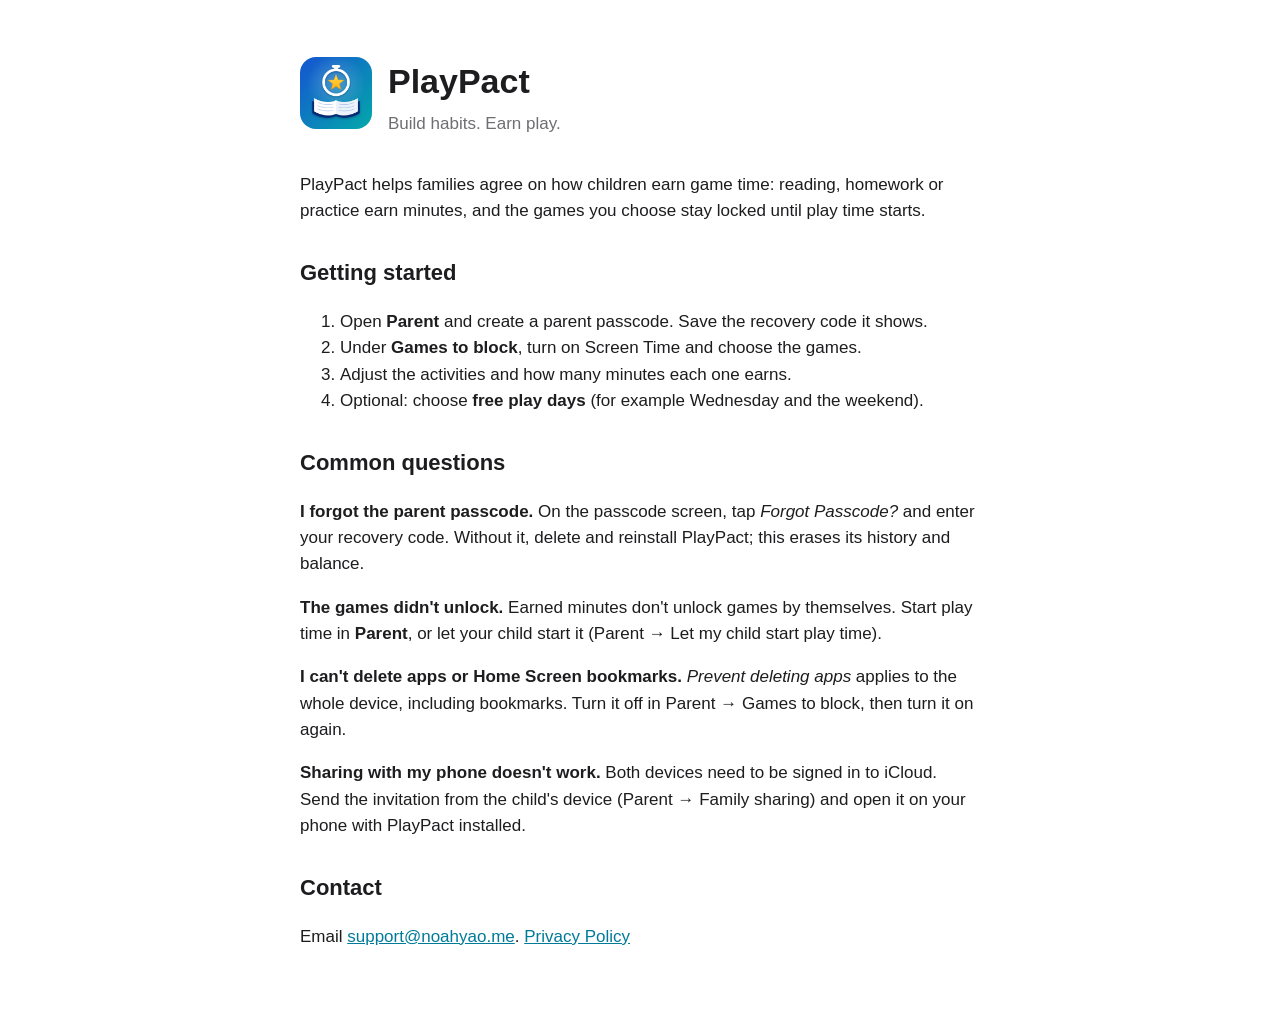
==== index.html @ 1faf7399 "PlayPact support and privacy pages" ====
<!doctype html>
<html lang="en"><head><meta charset="utf-8"><meta name="viewport" content="width=device-width, initial-scale=1">
<title>PlayPact – Help & Support</title><link rel="stylesheet" href="style.css"></head>
<body>
<header><img src="icon.png" alt=""><div><h1>PlayPact</h1><p class="tagline">Build habits. Earn play.</p></div></header>

<p>PlayPact helps families agree on how children earn game time: reading, homework or practice earn minutes, and the games you choose stay locked until play time starts.</p>

<h2>Getting started</h2>
<ol>
<li>Open <b>Parent</b> and create a parent passcode. Save the recovery code it shows.</li>
<li>Under <b>Games to block</b>, turn on Screen Time and choose the games.</li>
<li>Adjust the activities and how many minutes each one earns.</li>
<li>Optional: choose <b>free play days</b> (for example Wednesday and the weekend).</li>
</ol>

<h2>Common questions</h2>
<p><b>I forgot the parent passcode.</b> On the passcode screen, tap <i>Forgot Passcode?</i> and enter your recovery code. Without it, delete and reinstall PlayPact; this erases its history and balance.</p>
<p><b>The games didn't unlock.</b> Earned minutes don't unlock games by themselves. Start play time in <b>Parent</b>, or let your child start it (Parent → Let my child start play time).</p>
<p><b>I can't delete apps or Home Screen bookmarks.</b> <i>Prevent deleting apps</i> applies to the whole device, including bookmarks. Turn it off in Parent → Games to block, then turn it on again.</p>
<p><b>Sharing with my phone doesn't work.</b> Both devices need to be signed in to iCloud. Send the invitation from the child's device (Parent → Family sharing) and open it on your phone with PlayPact installed.</p>

<h2>Contact</h2>
<p>Email <a href="mailto:support@noahyao.me">support@noahyao.me</a>. <a href="privacy.html">Privacy Policy</a></p>
</body></html>
---- style.css ----
body { font: 17px/1.55 -apple-system, BlinkMacSystemFont, "Helvetica Neue", sans-serif; max-width: 680px; margin: 0 auto; padding: 32px 20px 64px; color: #1d1d1f; }
h1 { font-size: 34px; margin-bottom: 4px; } h2 { font-size: 22px; margin-top: 32px; }
.tagline { color: #6e6e73; margin-top: 0; } a { color: #007a99; }
header { display: flex; align-items: center; gap: 16px; } header img { width: 72px; height: 72px; border-radius: 16px; }
@media (prefers-color-scheme: dark) { body { background: #000; color: #f5f5f7; } .tagline { color: #a1a1a6; } a { color: #33bfcc; } }
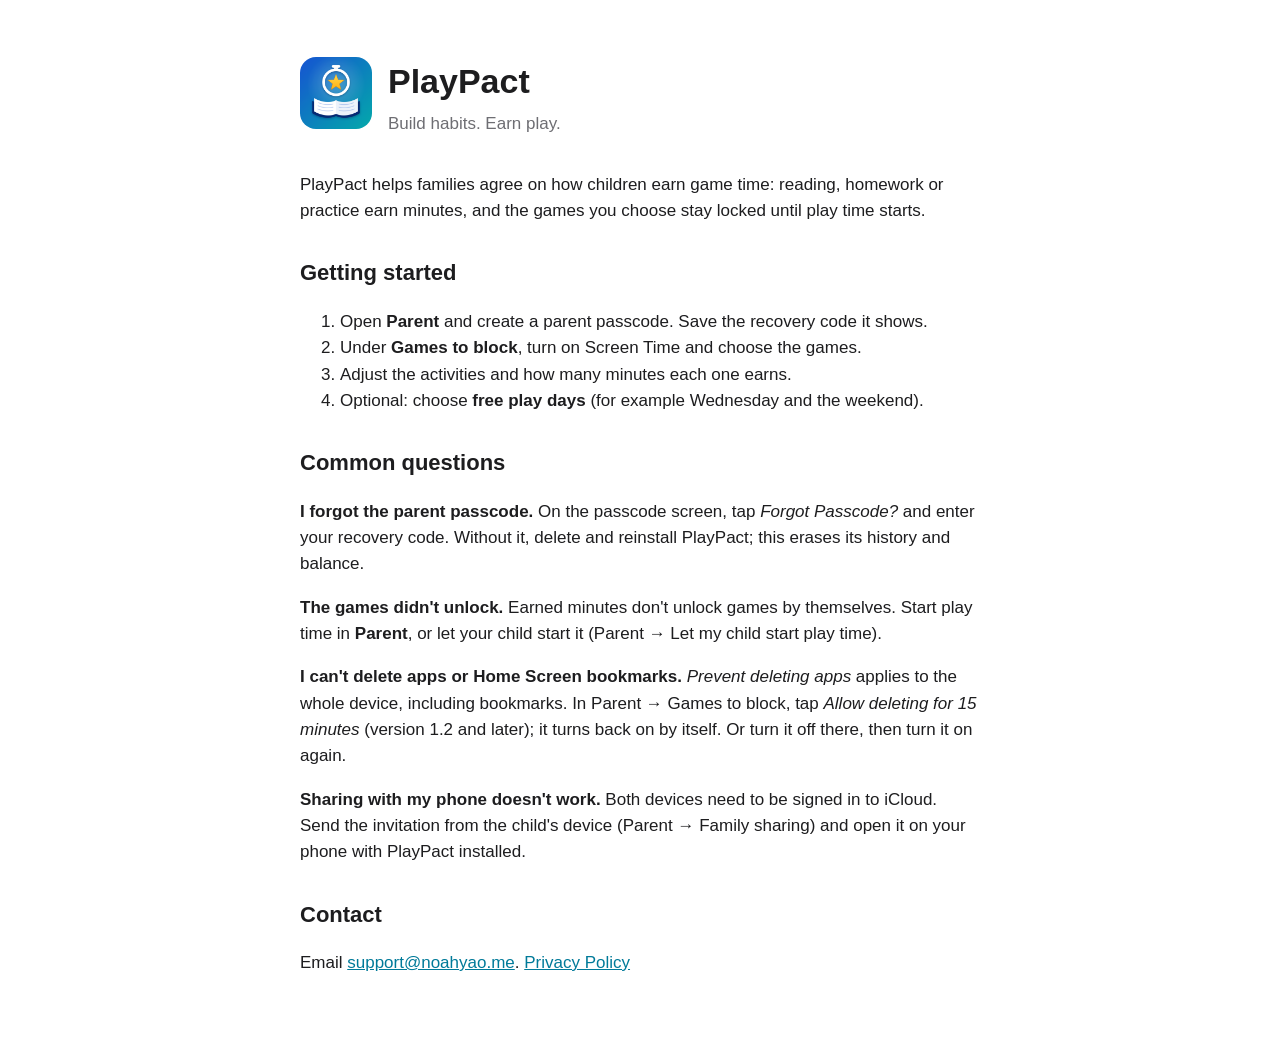
==== commit ad0c3df3: "Support: allow deleting apps for 15 minutes Co-Authored-By: Claude Opus 5.5 <noreply@anthropic.com> " ====
--- a/index.html
+++ b/index.html
@@ -17,7 +17,7 @@
 <h2>Common questions</h2>
 <p><b>I forgot the parent passcode.</b> On the passcode screen, tap <i>Forgot Passcode?</i> and enter your recovery code. Without it, delete and reinstall PlayPact; this erases its history and balance.</p>
 <p><b>The games didn't unlock.</b> Earned minutes don't unlock games by themselves. Start play time in <b>Parent</b>, or let your child start it (Parent → Let my child start play time).</p>
-<p><b>I can't delete apps or Home Screen bookmarks.</b> <i>Prevent deleting apps</i> applies to the whole device, including bookmarks. Turn it off in Parent → Games to block, then turn it on again.</p>
+<p><b>I can't delete apps or Home Screen bookmarks.</b> <i>Prevent deleting apps</i> applies to the whole device, including bookmarks. In Parent → Games to block, tap <i>Allow deleting for 15 minutes</i> (version 1.2 and later); it turns back on by itself. Or turn it off there, then turn it on again.</p>
 <p><b>Sharing with my phone doesn't work.</b> Both devices need to be signed in to iCloud. Send the invitation from the child's device (Parent → Family sharing) and open it on your phone with PlayPact installed.</p>
 
 <h2>Contact</h2>
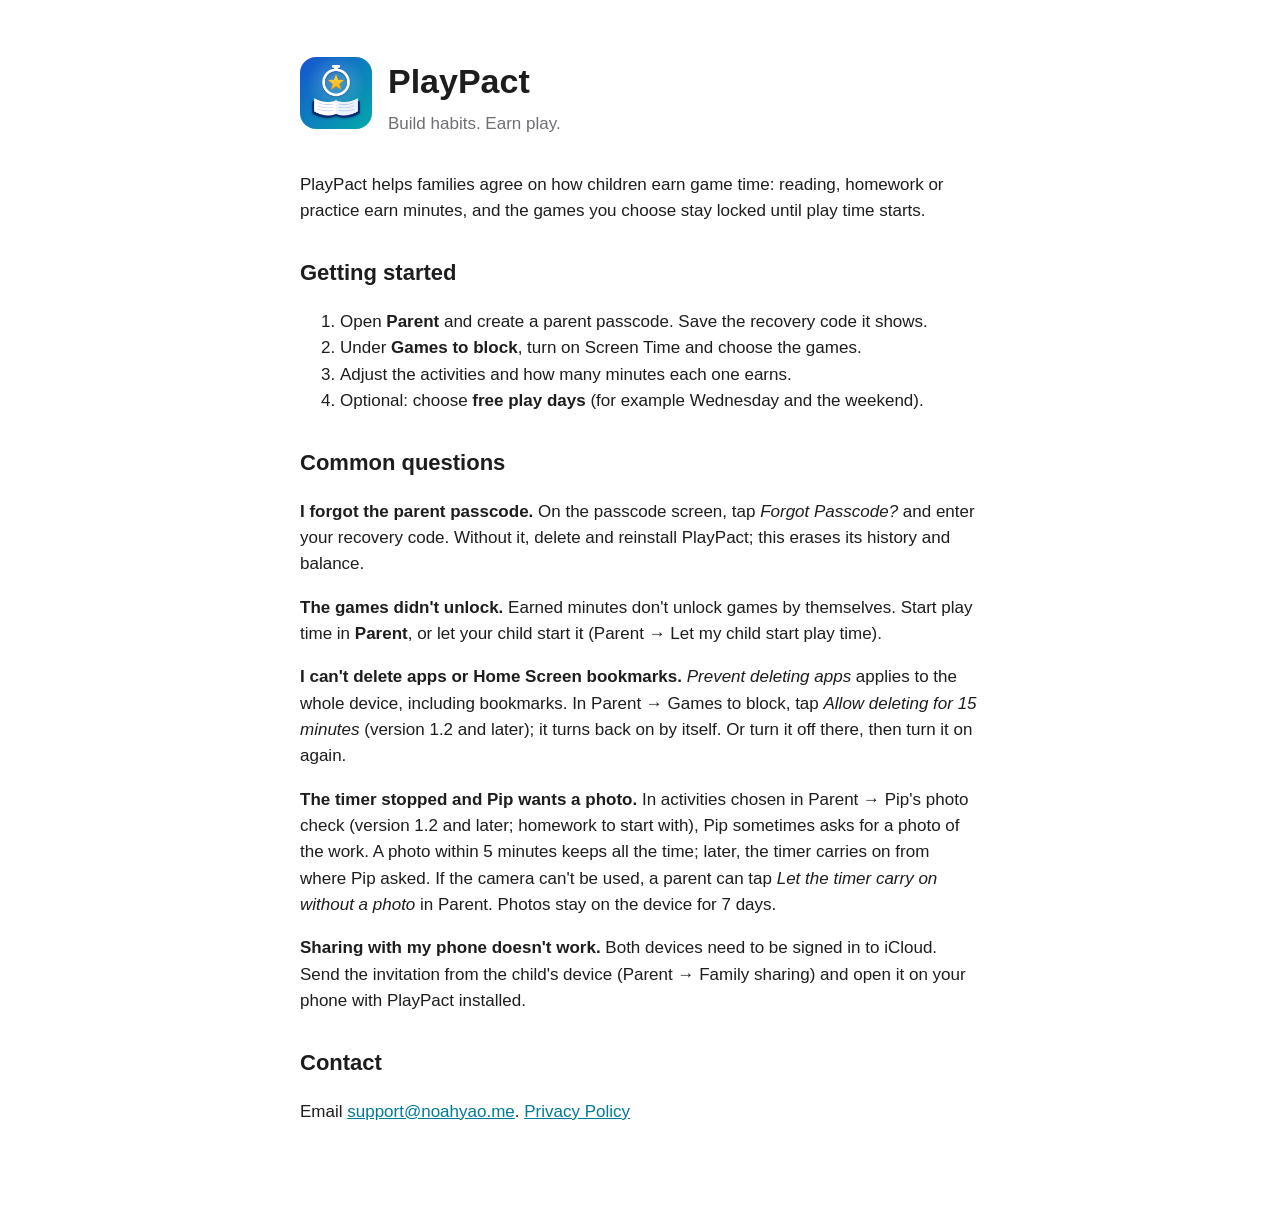
==== commit 2f031ea7: "Privacy and support: Pip's photo check (HI-65) Co-Authored-By: Claude Opus 5.5 <noreply@anthropic.co" ====
--- a/index.html
+++ b/index.html
@@ -18,6 +18,7 @@
 <p><b>I forgot the parent passcode.</b> On the passcode screen, tap <i>Forgot Passcode?</i> and enter your recovery code. Without it, delete and reinstall PlayPact; this erases its history and balance.</p>
 <p><b>The games didn't unlock.</b> Earned minutes don't unlock games by themselves. Start play time in <b>Parent</b>, or let your child start it (Parent → Let my child start play time).</p>
 <p><b>I can't delete apps or Home Screen bookmarks.</b> <i>Prevent deleting apps</i> applies to the whole device, including bookmarks. In Parent → Games to block, tap <i>Allow deleting for 15 minutes</i> (version 1.2 and later); it turns back on by itself. Or turn it off there, then turn it on again.</p>
+<p><b>The timer stopped and Pip wants a photo.</b> In activities chosen in Parent → Pip's photo check (version 1.2 and later; homework to start with), Pip sometimes asks for a photo of the work. A photo within 5 minutes keeps all the time; later, the timer carries on from where Pip asked. If the camera can't be used, a parent can tap <i>Let the timer carry on without a photo</i> in Parent. Photos stay on the device for 7 days.</p>
 <p><b>Sharing with my phone doesn't work.</b> Both devices need to be signed in to iCloud. Send the invitation from the child's device (Parent → Family sharing) and open it on your phone with PlayPact installed.</p>
 
 <h2>Contact</h2>
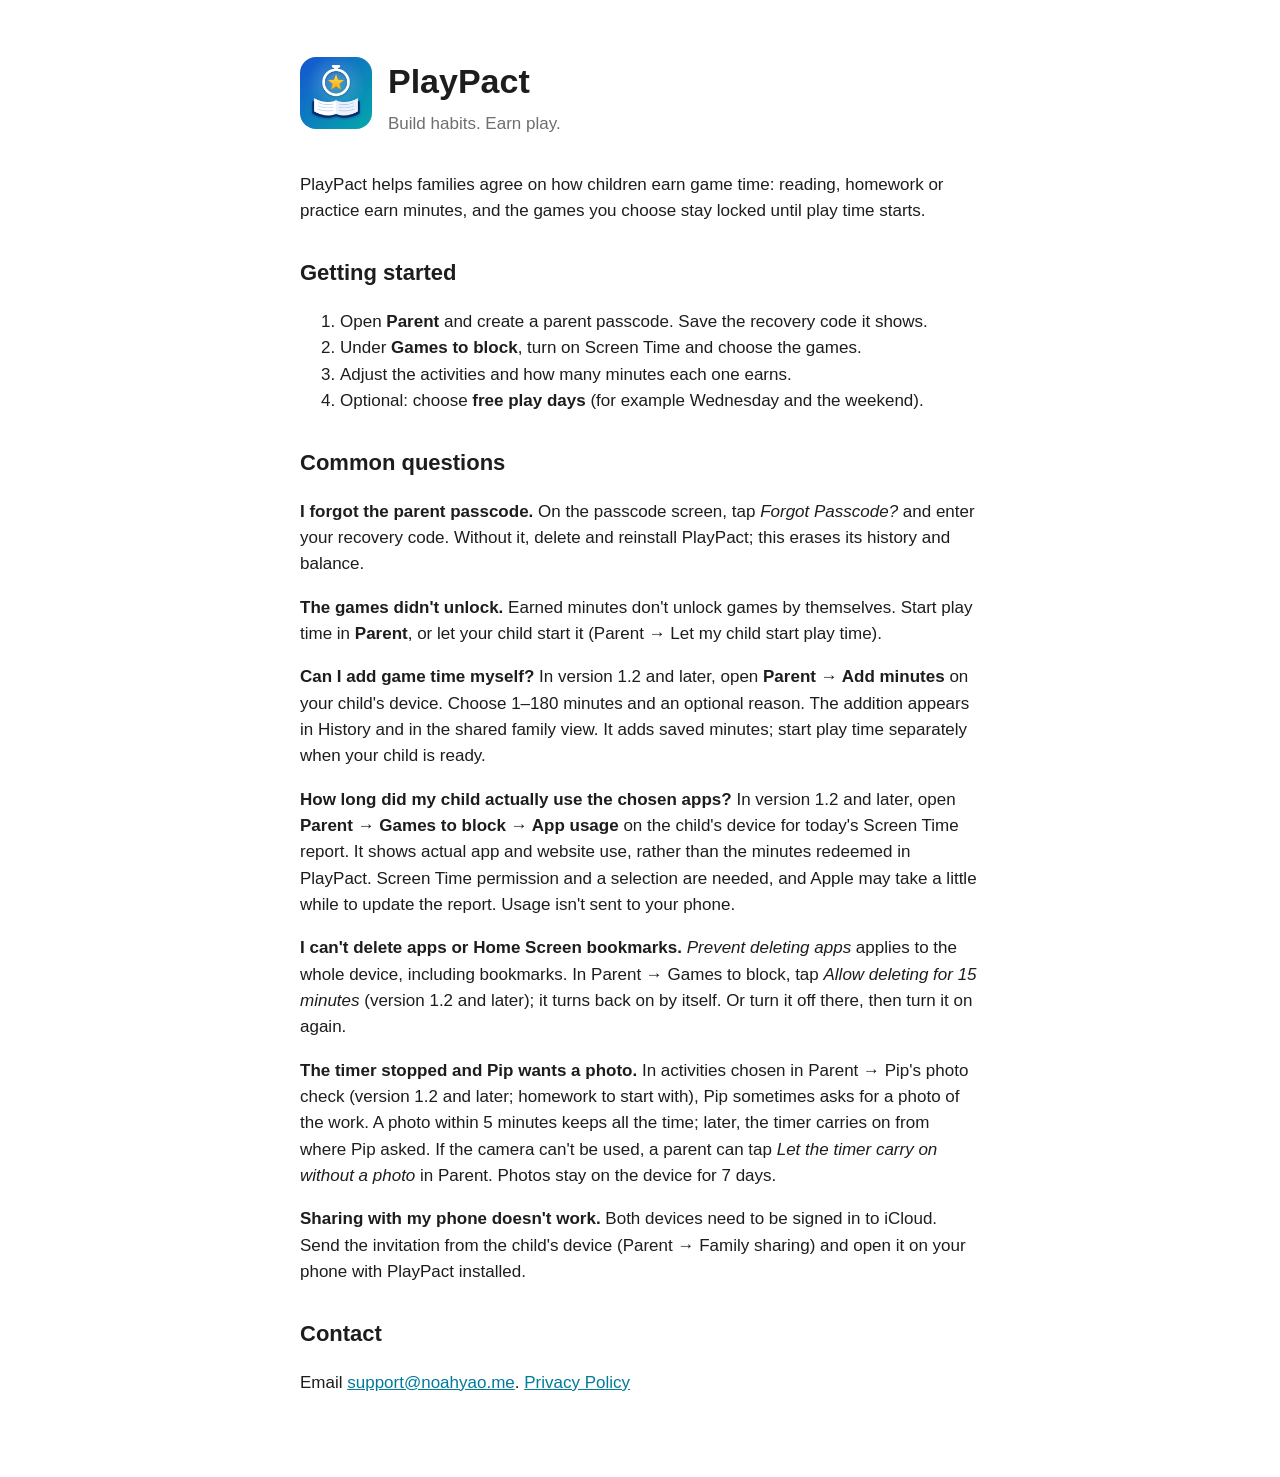
==== commit 0a0c54ee: "HI-71: Explain parent-added minutes and local app usage Co-authored-by: multica-agent <github@multic" ====
--- a/index.html
+++ b/index.html
@@ -17,6 +17,8 @@
 <h2>Common questions</h2>
 <p><b>I forgot the parent passcode.</b> On the passcode screen, tap <i>Forgot Passcode?</i> and enter your recovery code. Without it, delete and reinstall PlayPact; this erases its history and balance.</p>
 <p><b>The games didn't unlock.</b> Earned minutes don't unlock games by themselves. Start play time in <b>Parent</b>, or let your child start it (Parent → Let my child start play time).</p>
+<p><b>Can I add game time myself?</b> In version 1.2 and later, open <b>Parent → Add minutes</b> on your child's device. Choose 1–180 minutes and an optional reason. The addition appears in History and in the shared family view. It adds saved minutes; start play time separately when your child is ready.</p>
+<p><b>How long did my child actually use the chosen apps?</b> In version 1.2 and later, open <b>Parent → Games to block → App usage</b> on the child's device for today's Screen Time report. It shows actual app and website use, rather than the minutes redeemed in PlayPact. Screen Time permission and a selection are needed, and Apple may take a little while to update the report. Usage isn't sent to your phone.</p>
 <p><b>I can't delete apps or Home Screen bookmarks.</b> <i>Prevent deleting apps</i> applies to the whole device, including bookmarks. In Parent → Games to block, tap <i>Allow deleting for 15 minutes</i> (version 1.2 and later); it turns back on by itself. Or turn it off there, then turn it on again.</p>
 <p><b>The timer stopped and Pip wants a photo.</b> In activities chosen in Parent → Pip's photo check (version 1.2 and later; homework to start with), Pip sometimes asks for a photo of the work. A photo within 5 minutes keeps all the time; later, the timer carries on from where Pip asked. If the camera can't be used, a parent can tap <i>Let the timer carry on without a photo</i> in Parent. Photos stay on the device for 7 days.</p>
 <p><b>Sharing with my phone doesn't work.</b> Both devices need to be signed in to iCloud. Send the invitation from the child's device (Parent → Family sharing) and open it on your phone with PlayPact installed.</p>
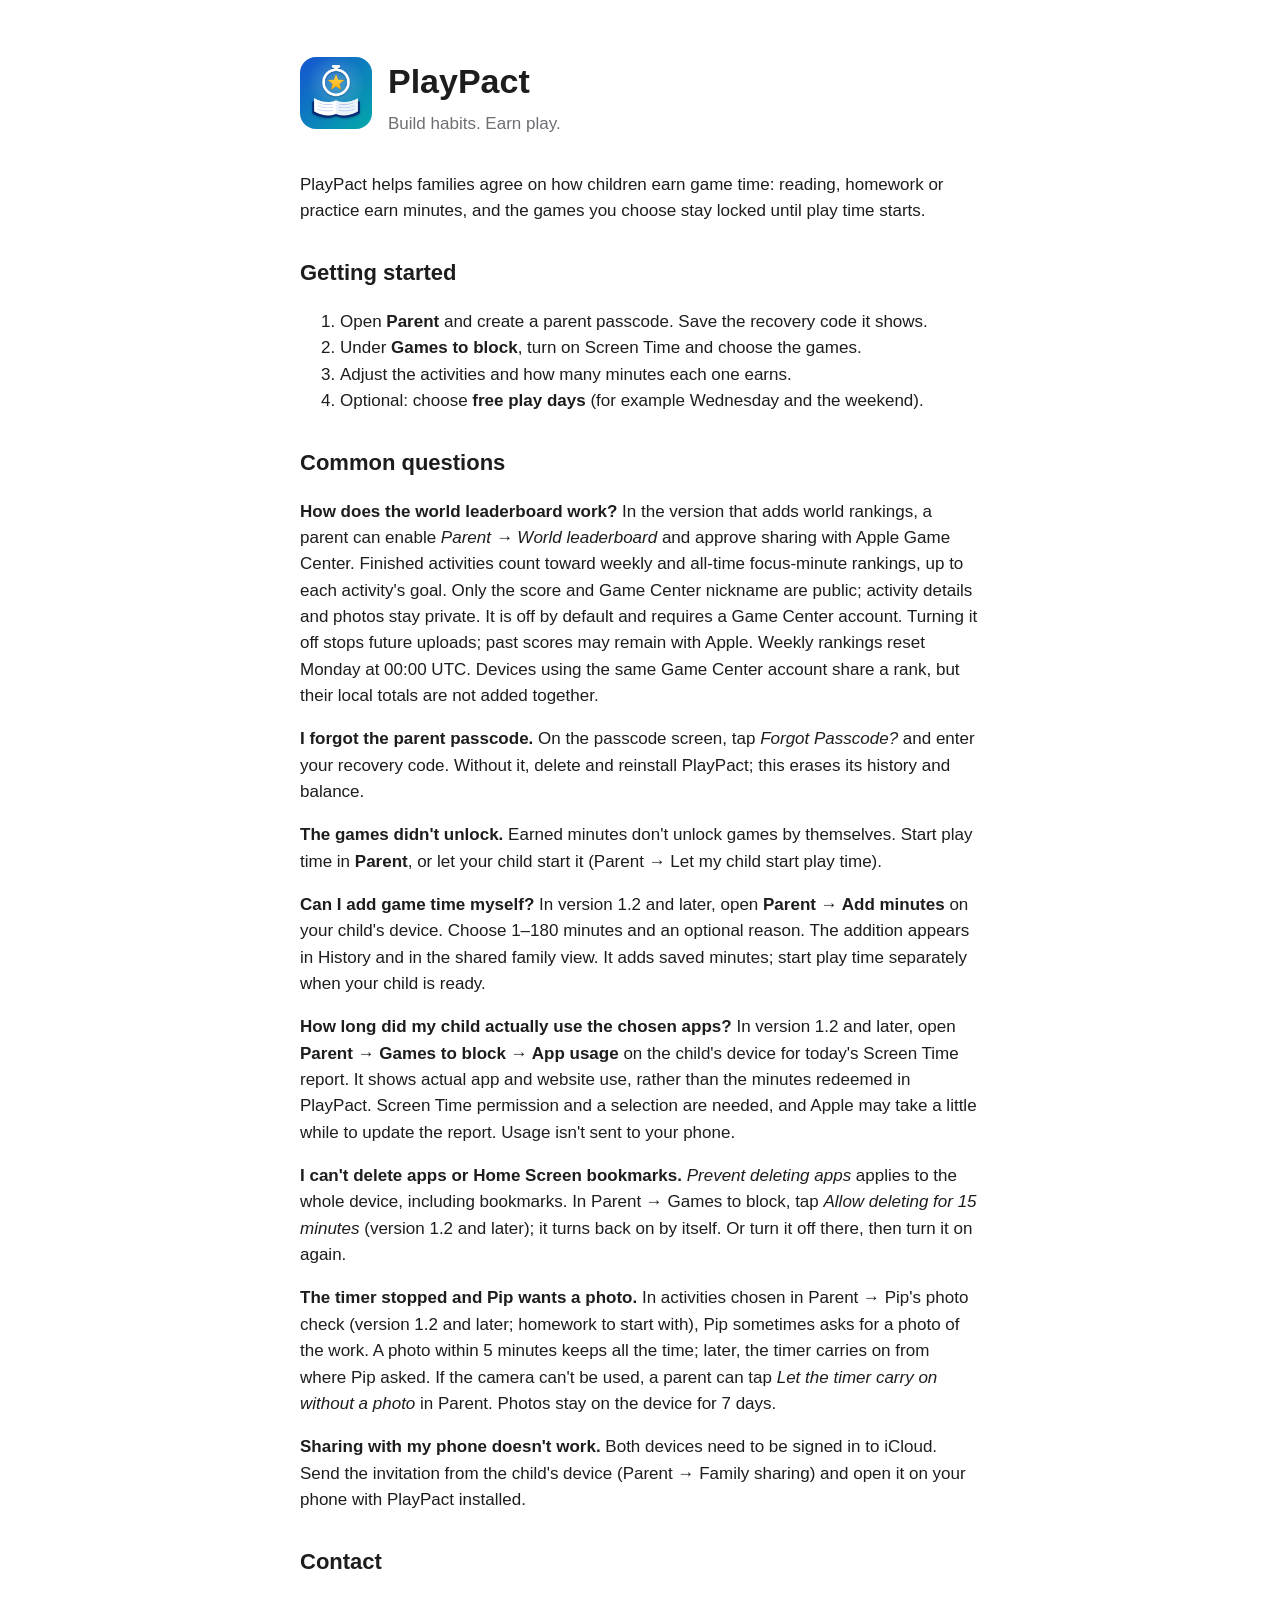
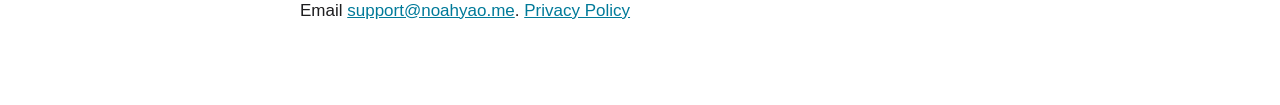
==== commit a6df7359: "HI-74: explain optional Game Center focus rankings Co-authored-by: multica-agent <github@multica.ai>" ====
--- a/index.html
+++ b/index.html
@@ -15,6 +15,7 @@
 </ol>
 
 <h2>Common questions</h2>
+<p><b>How does the world leaderboard work?</b> In the version that adds world rankings, a parent can enable <i>Parent → World leaderboard</i> and approve sharing with Apple Game Center. Finished activities count toward weekly and all-time focus-minute rankings, up to each activity's goal. Only the score and Game Center nickname are public; activity details and photos stay private. It is off by default and requires a Game Center account. Turning it off stops future uploads; past scores may remain with Apple. Weekly rankings reset Monday at 00:00 UTC. Devices using the same Game Center account share a rank, but their local totals are not added together.</p>
 <p><b>I forgot the parent passcode.</b> On the passcode screen, tap <i>Forgot Passcode?</i> and enter your recovery code. Without it, delete and reinstall PlayPact; this erases its history and balance.</p>
 <p><b>The games didn't unlock.</b> Earned minutes don't unlock games by themselves. Start play time in <b>Parent</b>, or let your child start it (Parent → Let my child start play time).</p>
 <p><b>Can I add game time myself?</b> In version 1.2 and later, open <b>Parent → Add minutes</b> on your child's device. Choose 1–180 minutes and an optional reason. The addition appears in History and in the shared family view. It adds saved minutes; start play time separately when your child is ready.</p>
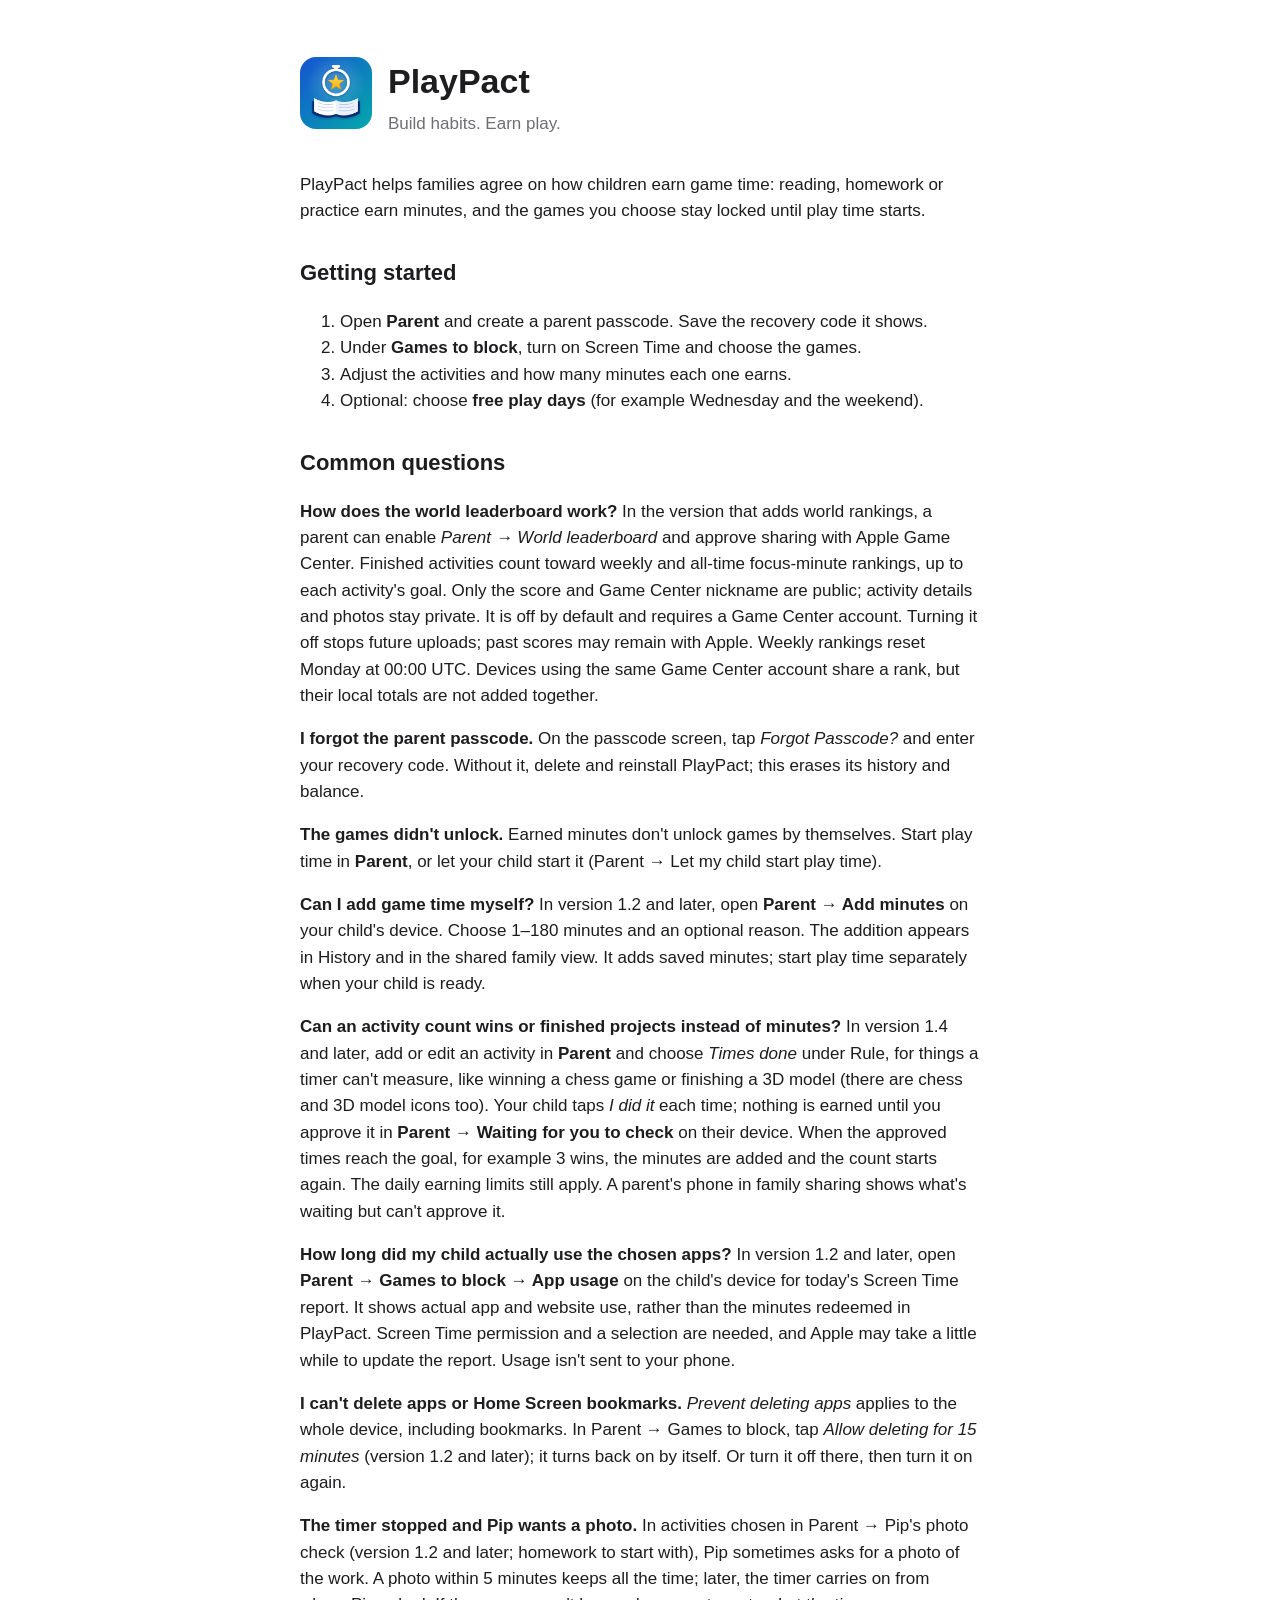
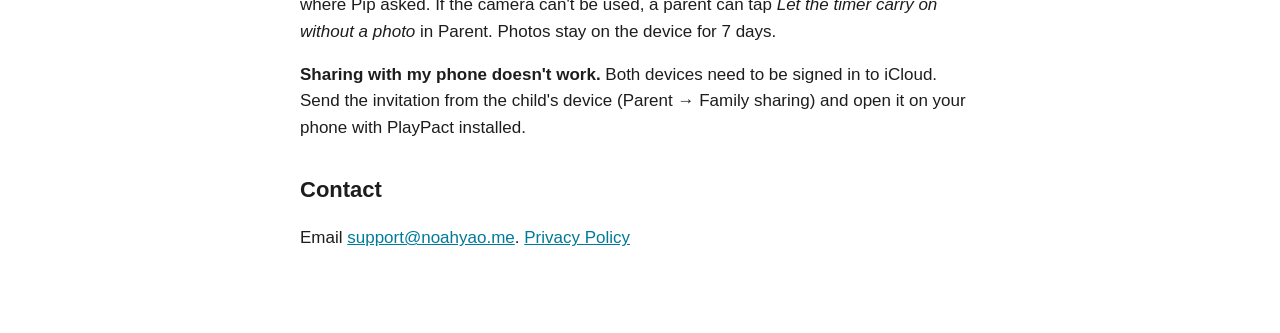
==== commit 77bedd3c: "HI-87: counted activities in the help and privacy pages The family-sharing summary now includes acti" ====
--- a/index.html
+++ b/index.html
@@ -19,6 +19,7 @@
 <p><b>I forgot the parent passcode.</b> On the passcode screen, tap <i>Forgot Passcode?</i> and enter your recovery code. Without it, delete and reinstall PlayPact; this erases its history and balance.</p>
 <p><b>The games didn't unlock.</b> Earned minutes don't unlock games by themselves. Start play time in <b>Parent</b>, or let your child start it (Parent → Let my child start play time).</p>
 <p><b>Can I add game time myself?</b> In version 1.2 and later, open <b>Parent → Add minutes</b> on your child's device. Choose 1–180 minutes and an optional reason. The addition appears in History and in the shared family view. It adds saved minutes; start play time separately when your child is ready.</p>
+<p><b>Can an activity count wins or finished projects instead of minutes?</b> In version 1.4 and later, add or edit an activity in <b>Parent</b> and choose <i>Times done</i> under Rule, for things a timer can't measure, like winning a chess game or finishing a 3D model (there are chess and 3D model icons too). Your child taps <i>I did it</i> each time; nothing is earned until you approve it in <b>Parent → Waiting for you to check</b> on their device. When the approved times reach the goal, for example 3 wins, the minutes are added and the count starts again. The daily earning limits still apply. A parent's phone in family sharing shows what's waiting but can't approve it.</p>
 <p><b>How long did my child actually use the chosen apps?</b> In version 1.2 and later, open <b>Parent → Games to block → App usage</b> on the child's device for today's Screen Time report. It shows actual app and website use, rather than the minutes redeemed in PlayPact. Screen Time permission and a selection are needed, and Apple may take a little while to update the report. Usage isn't sent to your phone.</p>
 <p><b>I can't delete apps or Home Screen bookmarks.</b> <i>Prevent deleting apps</i> applies to the whole device, including bookmarks. In Parent → Games to block, tap <i>Allow deleting for 15 minutes</i> (version 1.2 and later); it turns back on by itself. Or turn it off there, then turn it on again.</p>
 <p><b>The timer stopped and Pip wants a photo.</b> In activities chosen in Parent → Pip's photo check (version 1.2 and later; homework to start with), Pip sometimes asks for a photo of the work. A photo within 5 minutes keeps all the time; later, the timer carries on from where Pip asked. If the camera can't be used, a parent can tap <i>Let the timer carry on without a photo</i> in Parent. Photos stay on the device for 7 days.</p>
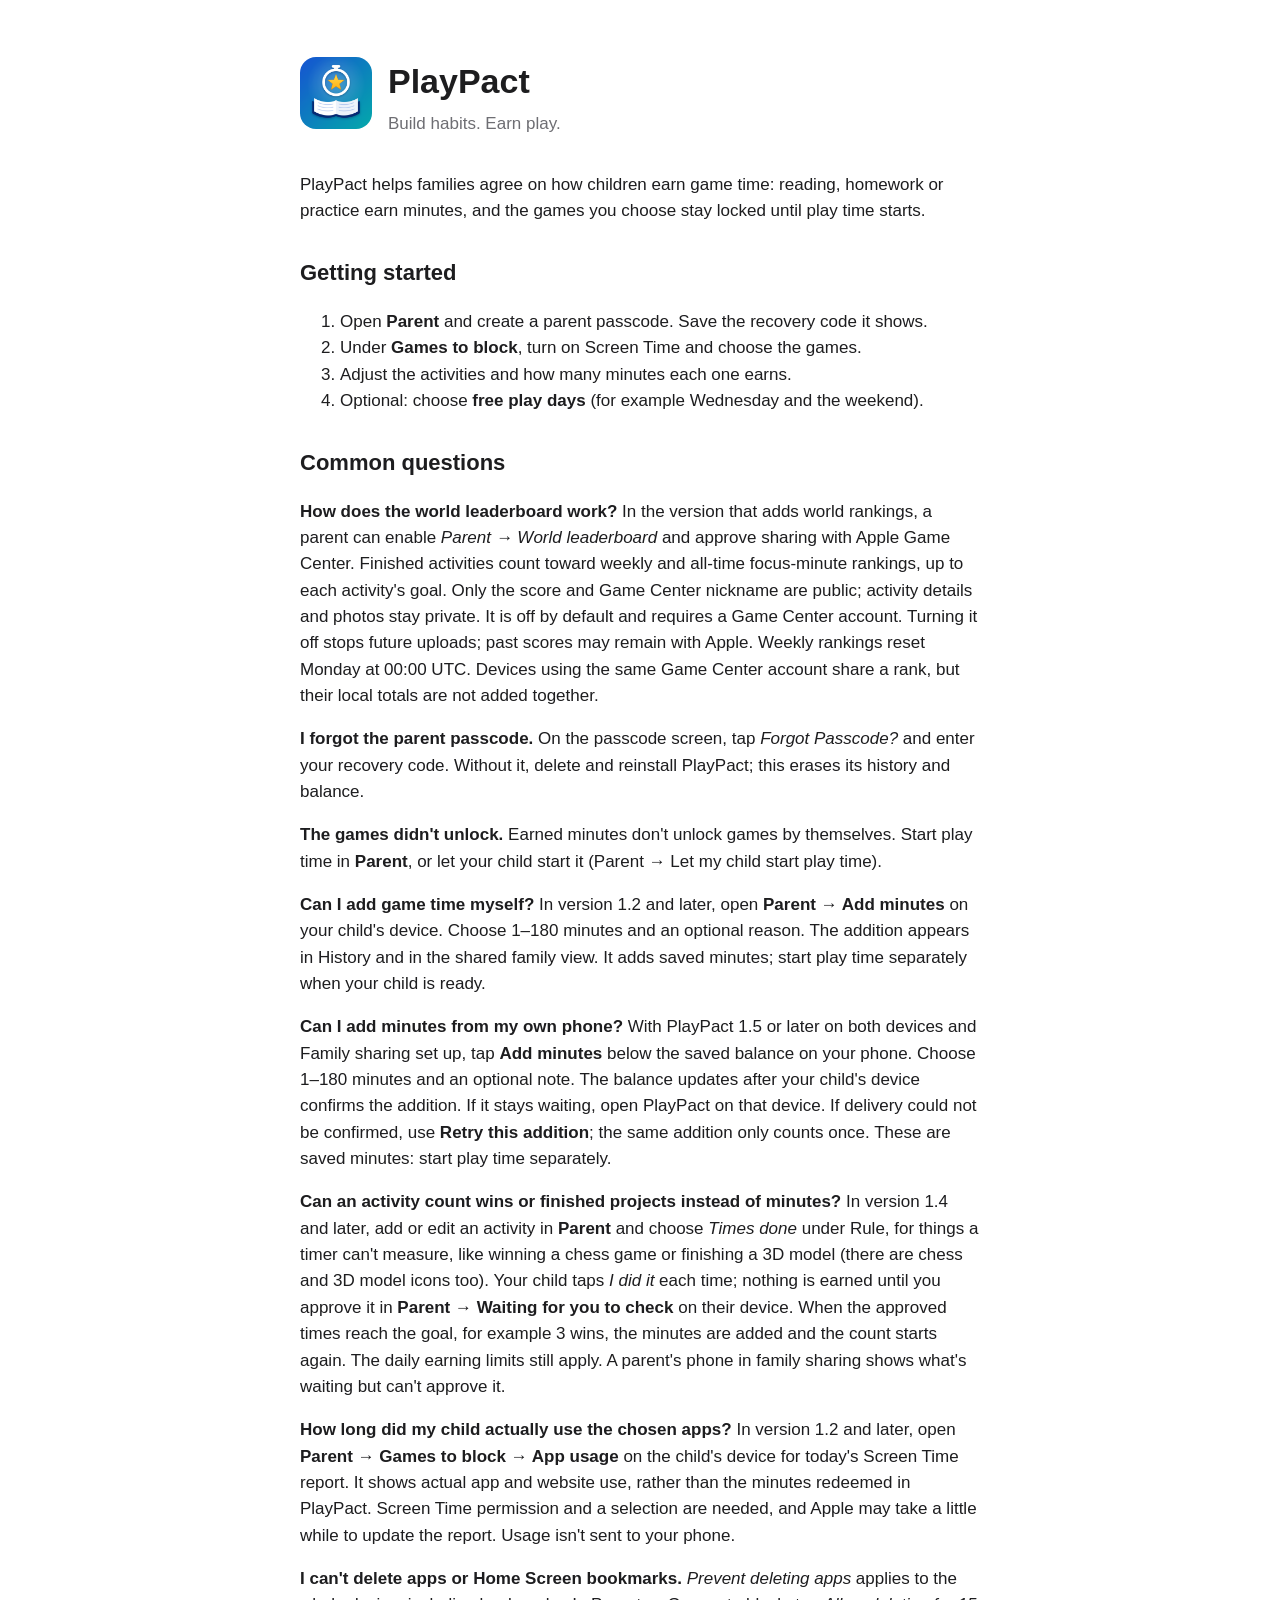
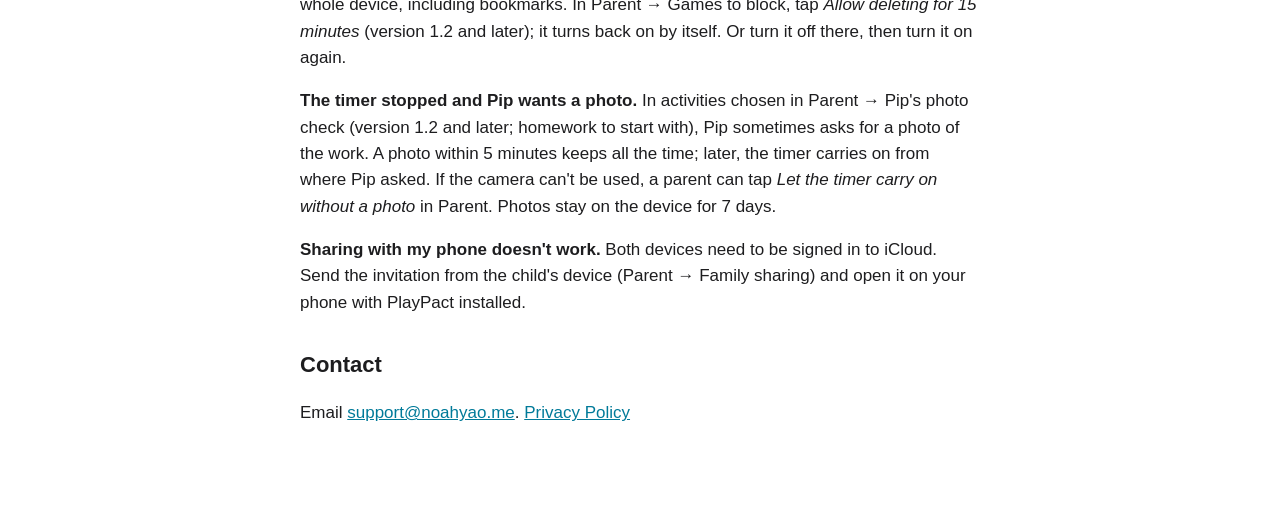
==== commit 8a89f4db: "HI-93: document remote additions for version 1.5 Co-authored-by: multica-agent <github@multica.ai>" ====
--- a/index.html
+++ b/index.html
@@ -19,6 +19,7 @@
 <p><b>I forgot the parent passcode.</b> On the passcode screen, tap <i>Forgot Passcode?</i> and enter your recovery code. Without it, delete and reinstall PlayPact; this erases its history and balance.</p>
 <p><b>The games didn't unlock.</b> Earned minutes don't unlock games by themselves. Start play time in <b>Parent</b>, or let your child start it (Parent → Let my child start play time).</p>
 <p><b>Can I add game time myself?</b> In version 1.2 and later, open <b>Parent → Add minutes</b> on your child's device. Choose 1–180 minutes and an optional reason. The addition appears in History and in the shared family view. It adds saved minutes; start play time separately when your child is ready.</p>
+<p><b>Can I add minutes from my own phone?</b> With PlayPact 1.5 or later on both devices and Family sharing set up, tap <b>Add minutes</b> below the saved balance on your phone. Choose 1–180 minutes and an optional note. The balance updates after your child's device confirms the addition. If it stays waiting, open PlayPact on that device. If delivery could not be confirmed, use <b>Retry this addition</b>; the same addition only counts once. These are saved minutes: start play time separately.</p>
 <p><b>Can an activity count wins or finished projects instead of minutes?</b> In version 1.4 and later, add or edit an activity in <b>Parent</b> and choose <i>Times done</i> under Rule, for things a timer can't measure, like winning a chess game or finishing a 3D model (there are chess and 3D model icons too). Your child taps <i>I did it</i> each time; nothing is earned until you approve it in <b>Parent → Waiting for you to check</b> on their device. When the approved times reach the goal, for example 3 wins, the minutes are added and the count starts again. The daily earning limits still apply. A parent's phone in family sharing shows what's waiting but can't approve it.</p>
 <p><b>How long did my child actually use the chosen apps?</b> In version 1.2 and later, open <b>Parent → Games to block → App usage</b> on the child's device for today's Screen Time report. It shows actual app and website use, rather than the minutes redeemed in PlayPact. Screen Time permission and a selection are needed, and Apple may take a little while to update the report. Usage isn't sent to your phone.</p>
 <p><b>I can't delete apps or Home Screen bookmarks.</b> <i>Prevent deleting apps</i> applies to the whole device, including bookmarks. In Parent → Games to block, tap <i>Allow deleting for 15 minutes</i> (version 1.2 and later); it turns back on by itself. Or turn it off there, then turn it on again.</p>
